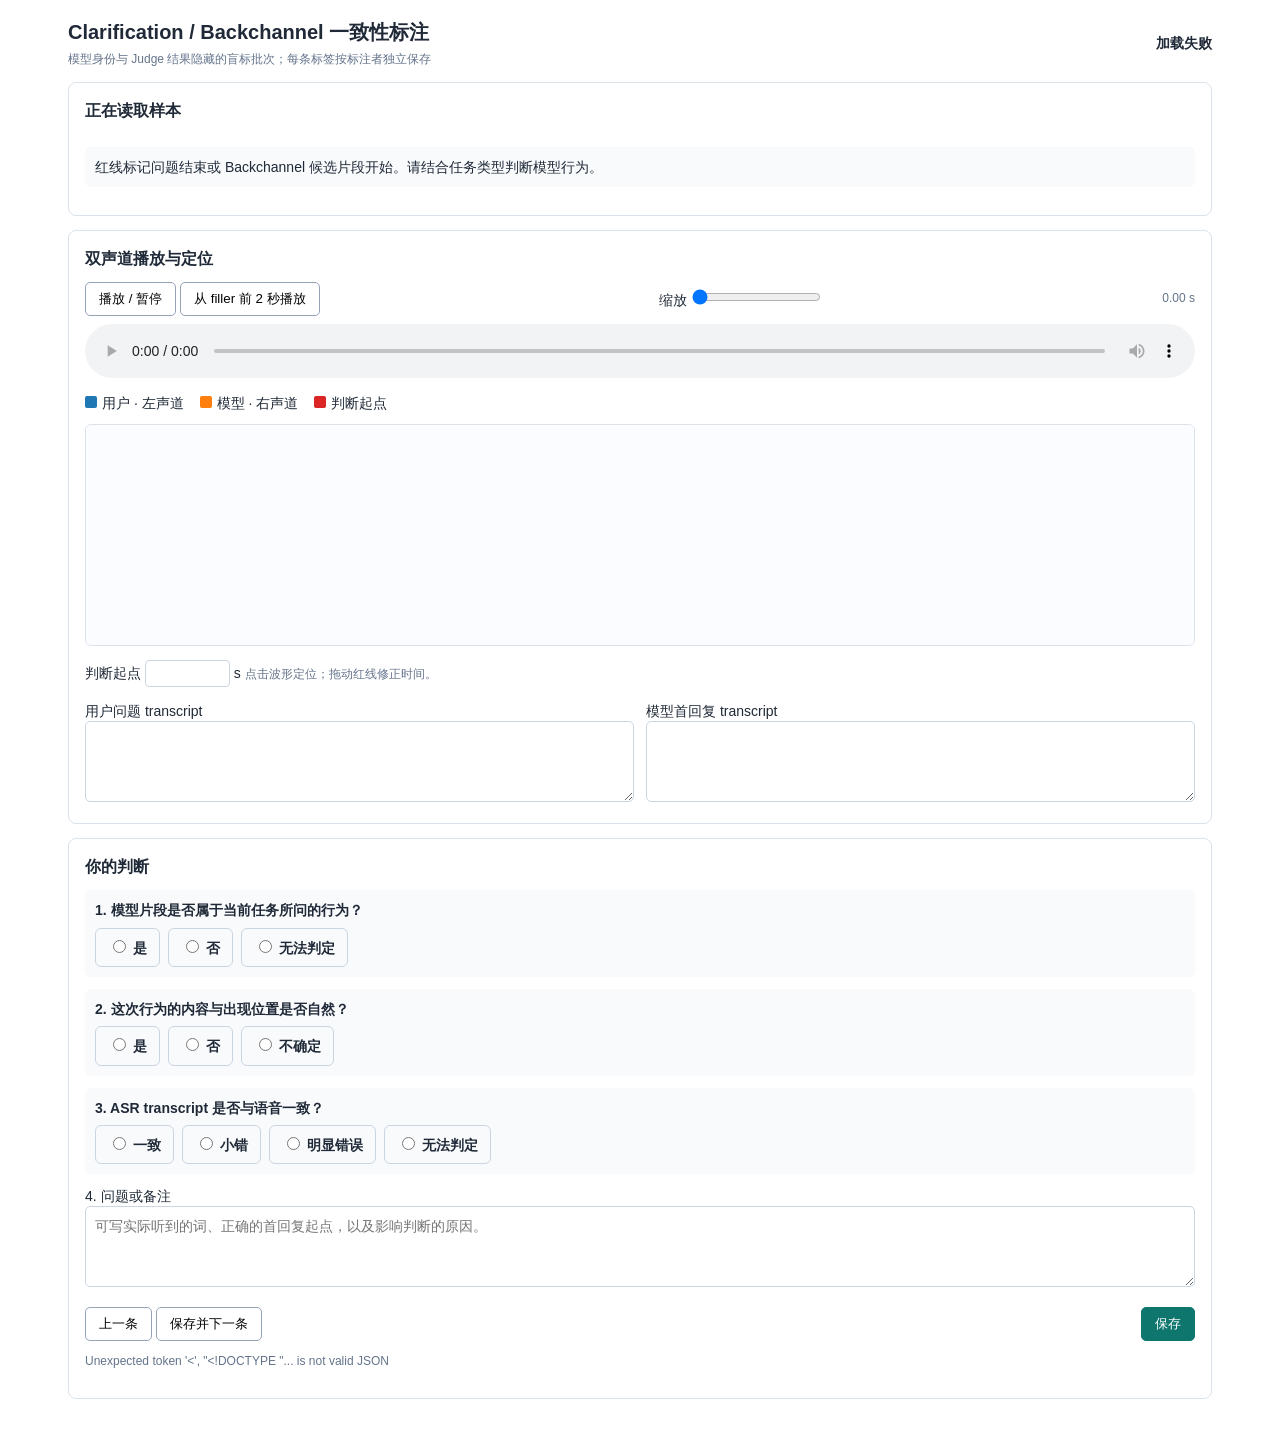
==== lab_conversation_agreement_app/static/index.html @ 9ae14e7d "Add clarification and backchannel agreement annotation" ====
<!doctype html><html lang="zh-CN"><head><meta charset="utf-8"><meta name="viewport" content="width=device-width,initial-scale=1"><title>Clarification / Backchannel 一致性标注</title><style>
:root{--ink:#1f2937;--muted:#64748b;--line:#dbe2ea;--blue:#1f77b4;--orange:#ff7f0e;--red:#dc2626;--accent:#0f766e}*{box-sizing:border-box}body{margin:0;color:var(--ink);font:14px/1.45 Arial,"Microsoft YaHei",sans-serif}main{max-width:1180px;margin:auto;padding:18px}h1{font-size:20px;margin:0 0 4px}h2{font-size:16px;margin:0 0 12px}.muted{color:var(--muted);font-size:12px}.card{border:1px solid var(--line);border-radius:8px;padding:16px;margin:14px 0}.row{display:flex;align-items:center;justify-content:space-between;gap:12px;flex-wrap:wrap}button{background:white;border:1px solid #94a3b8;border-radius:5px;padding:7px 13px;cursor:pointer}button.primary{background:var(--accent);color:white;border-color:var(--accent)}button:disabled{opacity:.5}.wavewrap{overflow-x:auto;border:1px solid var(--line);border-radius:6px;background:#fafcff;margin-top:10px}canvas{display:block;cursor:crosshair;touch-action:none}.legend{display:flex;gap:16px;flex-wrap:wrap;margin:10px 0}.legend b{display:inline-block;width:12px;height:12px;margin-right:5px;border-radius:2px}.transcripts{display:grid;grid-template-columns:1fr 1fr;gap:12px}textarea{width:100%;font:inherit;border:1px solid #cbd5e1;border-radius:5px;padding:9px;resize:vertical}.choices{display:flex;gap:8px;flex-wrap:wrap;margin-top:7px}.choices label{border:1px solid #cbd5e1;border-radius:6px;padding:8px 12px;cursor:pointer;background:#f8fafc;font-weight:bold}.choices label:has(input:checked){background:#eff6ff;border-color:var(--accent);color:var(--accent)}.prompt{padding:10px;background:#f8fafc;border-radius:6px;margin:12px 0}audio{width:100%;margin-top:8px}input[type=number]{width:85px;padding:5px;border:1px solid #cbd5e1;border-radius:4px}@media(max-width:700px){.transcripts{grid-template-columns:1fr}}
</style></head><body><main>
<header class="row"><div><h1>Clarification / Backchannel 一致性标注</h1><div class="muted">模型身份与 Judge 结果隐藏的盲标批次；每条标签按标注者独立保存</div></div><strong id="progress">加载中…</strong></header>
<section class="card"><div class="row"><div><h2 id="caseTitle">正在读取样本</h2><span id="caseMeta" class="muted"></span></div><span id="caseStatus" class="muted"></span></div><p class="prompt">红线标记问题结束或 Backchannel 候选片段开始。请结合任务类型判断模型行为。</p></section>
<section class="card"><h2>双声道播放与定位</h2><div class="row"><div><button id="play" type="button">播放 / 暂停</button> <button id="replay" type="button">从 filler 前 2 秒播放</button></div><label>缩放 <input id="zoom" type="range" min="1" max="3" step="0.1" value="1"></label><span id="clock" class="muted">0.00 s</span></div><audio id="audio" controls preload="metadata"></audio><div class="legend"><span><b style="background:var(--blue)"></b>用户 · 左声道</span><span><b style="background:var(--orange)"></b>模型 · 右声道</span><span><b style="background:var(--red)"></b>判断起点</span></div><div class="wavewrap"><canvas id="wave" width="1120" height="220"></canvas></div><p><label>判断起点 <input id="filler" type="number" min="0" step="0.01"> s</label> <span class="muted">点击波形定位；拖动红线修正时间。</span></p><div class="transcripts"><label>用户问题 transcript<textarea id="userText" rows="3"></textarea></label><label>模型首回复 transcript<textarea id="modelText" rows="3"></textarea></label></div></section>
<section class="card"><h2>你的判断</h2><div class="prompt"><strong>1. 模型片段是否属于当前任务所问的行为？</strong><div class="choices"><label><input type="radio" name="tc" value="yes"> 是</label><label><input type="radio" name="tc" value="no"> 否</label><label><input type="radio" name="tc" value="uncertain"> 无法判定</label></div></div><div class="prompt"><strong>2. 这次行为的内容与出现位置是否自然？</strong><div class="choices"><label><input type="radio" name="natural" value="yes"> 是</label><label><input type="radio" name="natural" value="no"> 否</label><label><input type="radio" name="natural" value="uncertain"> 不确定</label></div></div><div class="prompt"><strong>3. ASR transcript 是否与语音一致？</strong><div class="choices"><label><input type="radio" name="asr" value="match"> 一致</label><label><input type="radio" name="asr" value="minor"> 小错</label><label><input type="radio" name="asr" value="material"> 明显错误</label><label><input type="radio" name="asr" value="uncertain"> 无法判定</label></div></div><label>4. 问题或备注<textarea id="note" rows="3" placeholder="可写实际听到的词、正确的首回复起点，以及影响判断的原因。"></textarea></label><div class="row" style="margin-top:14px"><div><button id="prev" type="button">上一条</button> <button id="next" type="button">保存并下一条</button></div><button id="save" class="primary" type="button">保存</button></div><p id="saveStatus" class="muted">每条标签单独保存。未点击保存或“保存并下一条”前，不会提交。</p></section>
</main><script>
const params=new URLSearchParams(location.search),annotator=params.get('annotator')||'',api=path=>`${path}?annotator=${encodeURIComponent(annotator)}`;
const q=id=>document.getElementById(id),audio=q('audio'),canvas=q('wave'),ctx=canvas.getContext('2d');let batch=[],index=0,channels=null,duration=1,dragMode=null,dirty=false,pendingSeek=null;
const checked=name=>document.querySelector(`input[name="${name}"]:checked`)?.value||null;
function current(){return batch[index]}
function draw(){const w=1120*(+q('zoom').value),h=220;canvas.width=w;canvas.height=h;ctx.fillStyle='#fafcff';ctx.fillRect(0,0,w,h);ctx.strokeStyle='#dbe2ea';ctx.beginPath();ctx.moveTo(0,110);ctx.lineTo(w,110);ctx.stroke();for(let c=0;c<2;c++){const data=channels?.[c],mid=c?165:55;ctx.fillStyle=c?'#ff7f0e':'#1f77b4';for(let x=0;x<w;x+=2){let amp=0;if(data){const a=Math.floor(x/w*data.length),b=Math.min(data.length,Math.floor((x+2)/w*data.length)+1),step=Math.max(1,Math.floor((b-a)/16));for(let i=a;i<b;i+=step)amp=Math.max(amp,Math.abs(data[i]))}const bar=Math.max(1,amp*38);ctx.fillRect(x,mid-bar,1.4,bar*2)}}const red=(+q('filler').value/duration)*w,play=(audio.currentTime/duration)*w;ctx.fillStyle='#dc2626';ctx.fillRect(red-2,0,4,h);ctx.fillText('anchor',Math.min(red+7,w-70),17);ctx.fillStyle='#0f766e';ctx.fillRect(play,0,2,h);ctx.fillStyle='#64748b';for(let t=0;t<=duration;t+=Math.max(2,Math.ceil(duration/10))){ctx.fillText(`${t}s`,t/duration*w+3,h-5)}}
function label(){return {key:current().key,task_type:current().task_type,turn_completion:checked('tc'),natural_completion:checked('natural'),asr_quality:checked('asr'),filler_end_s:+q('filler').value,user_transcript:q('userText').value,model_transcript:q('modelText').value,note:q('note').value}}
async function save(){if(!checked('tc')||!checked('natural')||!checked('asr')){q('saveStatus').textContent='请完成三项判断。';return false}try{const r=await fetch(api(`/api/label/${current().key}`),{method:'POST',headers:{'Content-Type':'application/json'},body:JSON.stringify(label())}),v=await r.json();if(!r.ok||!v.saved)throw Error(v.error||'save_failed');dirty=false;q('saveStatus').textContent='已保存到服务器';q('caseStatus').textContent='已保存';return true}catch(e){q('saveStatus').textContent=`保存失败：${e.message}`;return false}}
async function show(i){index=i;const c=current();audio.pause();audio.src=api(c.audio);audio.load();channels=null;duration=1;q('progress').textContent=`${i+1} / ${batch.length}`;q('caseTitle').textContent=`样本 ${i+1}`;q('caseMeta').textContent=c.task_type==='clarification'?'Clarification：判断首次回复是否请求澄清':'Backchannel：判断红线处模型片段是否为回应信号';q('filler').value=c.anchor_s;q('userText').value=c.user_transcript;q('modelText').value=c.model_transcript;q('note').value='';document.querySelectorAll('input[type=radio]').forEach(el=>el.checked=false);q('caseStatus').textContent='未标注';q('saveStatus').textContent='每条标签单独保存。';q('prev').disabled=i===0;q('next').disabled=i===batch.length-1;draw();try{const r=await fetch(api(`/api/label/${c.key}`));if(r.ok){const d=await r.json();if(index!==i)return;q('filler').value=d.filler_end_s??c.anchor_s;q('userText').value=d.user_transcript??c.user_transcript;q('modelText').value=d.model_transcript??c.model_transcript;q('note').value=d.note??'';for(const [name,value] of [['tc',d.turn_completion],['natural',d.natural_completion],['asr',d.asr_quality]])if(value)document.querySelector(`input[name="${name}"][value="${value}"]`).checked=true;q('caseStatus').textContent='已保存';q('saveStatus').textContent='已恢复这条标签。';draw()}}catch{}fetch(api(c.audio)).then(r=>r.arrayBuffer()).then(b=>new(window.AudioContext||window.webkitAudioContext)().decodeAudioData(b)).then(buffer=>{if(index!==i)return;duration=buffer.duration;channels=[buffer.getChannelData(0),buffer.getChannelData(1)];draw()}).catch(()=>{q('saveStatus').textContent+=' 波形载入失败；仍可用音频播放器。'});dirty=false}
q('save').onclick=save;q('next').onclick=async()=>{if(await save())show(index+1)};q('prev').onclick=()=>{if(dirty&&!confirm('当前修改未保存，仍要返回上一条吗？'))return;show(index-1)};q('play').onclick=()=>audio.paused?audio.play():audio.pause();q('replay').onclick=()=>{audio.currentTime=Math.max(0,+q('filler').value-2);audio.play()};q('zoom').oninput=draw;audio.ontimeupdate=()=>{q('clock').textContent=`${audio.currentTime.toFixed(2)} / ${duration.toFixed(2)} s`;draw()};document.querySelectorAll('input,textarea').forEach(el=>{el.addEventListener('input',()=>dirty=true);el.addEventListener('change',()=>dirty=true)});
function waveTime(e){const rect=canvas.getBoundingClientRect();return Math.max(0,Math.min(duration,(e.clientX-rect.left)/rect.width*duration))}
function seekWave(e){const time=waveTime(e);if(audio.readyState>=1)audio.currentTime=time;else pendingSeek=time;q('clock').textContent=`${time.toFixed(2)} / ${duration.toFixed(2)} s`;draw()}
audio.addEventListener('loadedmetadata',()=>{if(Number.isFinite(audio.duration)&&audio.duration>0)duration=audio.duration;if(pendingSeek!==null){audio.currentTime=pendingSeek;pendingSeek=null}draw()});
canvas.onpointerdown=e=>{const rect=canvas.getBoundingClientRect(),x=(e.clientX-rect.left)/rect.width*canvas.width,red=+q('filler').value/duration*canvas.width;dragMode=Math.abs(x-red)<16?'filler':'seek';canvas.setPointerCapture(e.pointerId);if(dragMode==='seek')seekWave(e);draw()};
canvas.onpointermove=e=>{if(!dragMode)return;if(dragMode==='filler'){q('filler').value=waveTime(e).toFixed(2);dirty=true;draw()}else seekWave(e)};
canvas.onpointerup=()=>dragMode=null;canvas.onpointercancel=()=>dragMode=null;
Promise.all([fetch(api('/api/tasks')).then(r=>r.json()),fetch(api('/api/progress')).then(r=>r.json())]).then(([d,p])=>{batch=d.cases;if(!batch.length)throw Error('批次为空');const saved=new Set(p.saved_keys||[]);const first=batch.findIndex(c=>!saved.has(c.key));const requested=Number(new URLSearchParams(location.search).get('case'));const target=Number.isInteger(requested)&&requested>=1&&requested<=batch.length?requested-1:(first<0?batch.length-1:first);show(target);q('saveStatus').textContent=`已恢复你的进度：${p.saved_count}/${p.total} 条已保存。`}).catch(e=>{q('progress').textContent='加载失败';q('saveStatus').textContent=e.message});
</script></body></html>
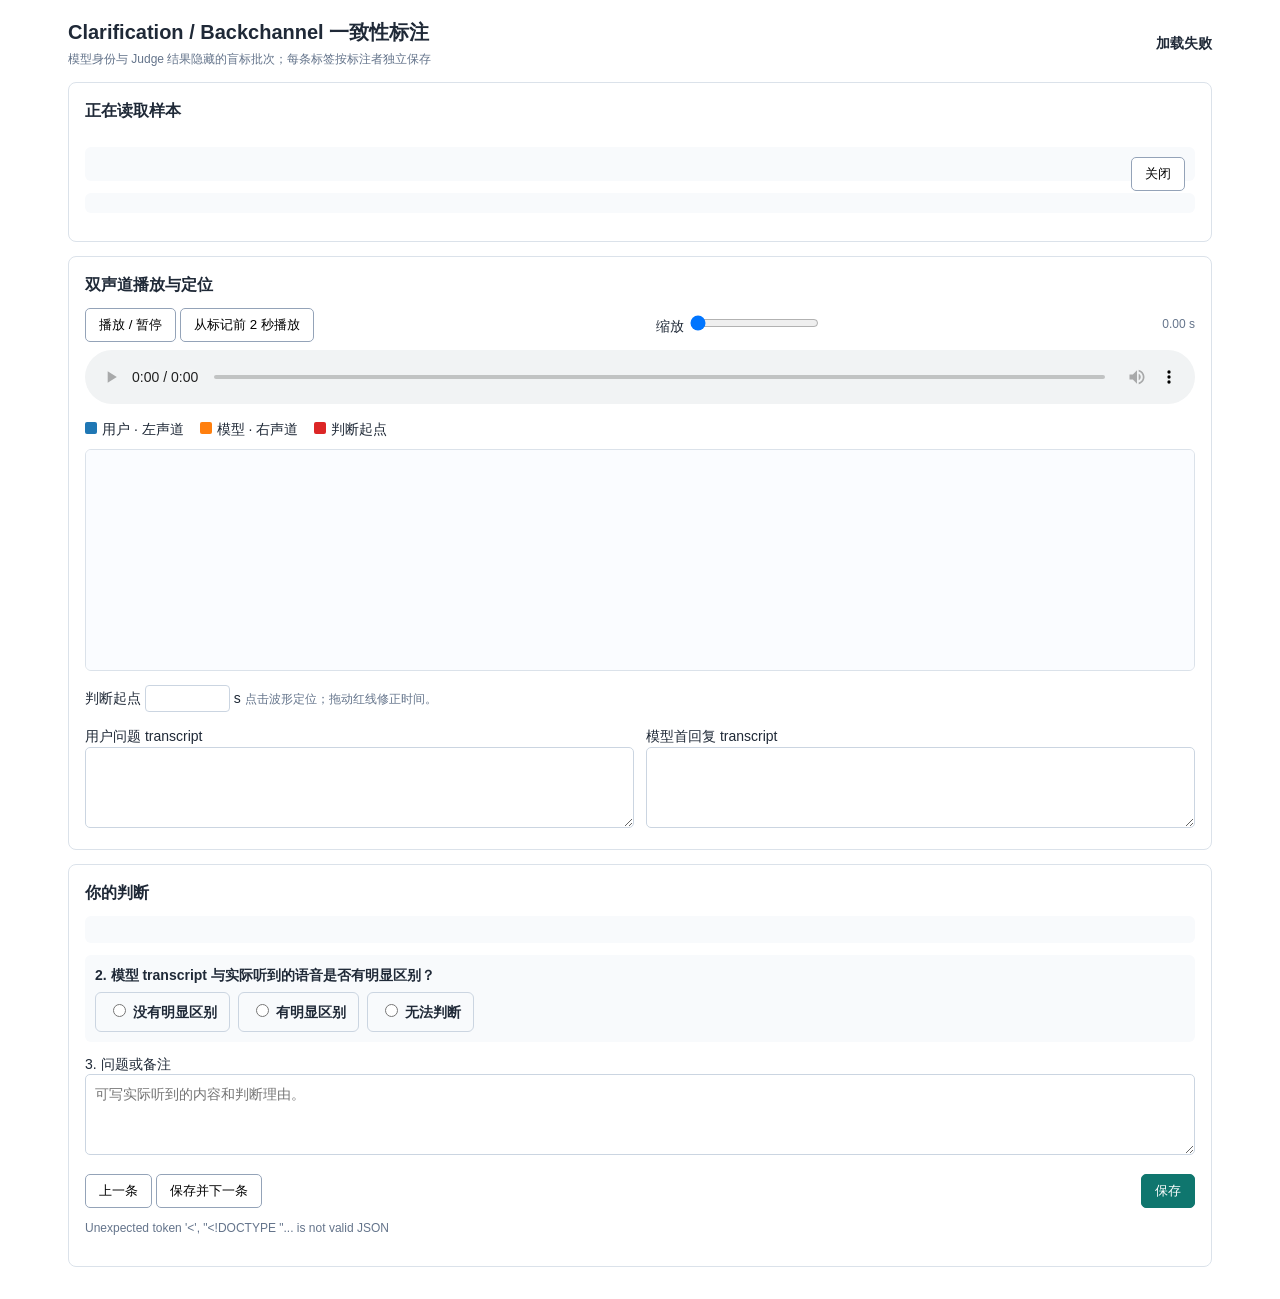
==== commit e9135e66: "Refine clarification and backchannel review" ====
--- a/lab_conversation_agreement_app/static/index.html
+++ b/lab_conversation_agreement_app/static/index.html
@@ -2,19 +2,19 @@
 :root{--ink:#1f2937;--muted:#64748b;--line:#dbe2ea;--blue:#1f77b4;--orange:#ff7f0e;--red:#dc2626;--accent:#0f766e}*{box-sizing:border-box}body{margin:0;color:var(--ink);font:14px/1.45 Arial,"Microsoft YaHei",sans-serif}main{max-width:1180px;margin:auto;padding:18px}h1{font-size:20px;margin:0 0 4px}h2{font-size:16px;margin:0 0 12px}.muted{color:var(--muted);font-size:12px}.card{border:1px solid var(--line);border-radius:8px;padding:16px;margin:14px 0}.row{display:flex;align-items:center;justify-content:space-between;gap:12px;flex-wrap:wrap}button{background:white;border:1px solid #94a3b8;border-radius:5px;padding:7px 13px;cursor:pointer}button.primary{background:var(--accent);color:white;border-color:var(--accent)}button:disabled{opacity:.5}.wavewrap{overflow-x:auto;border:1px solid var(--line);border-radius:6px;background:#fafcff;margin-top:10px}canvas{display:block;cursor:crosshair;touch-action:none}.legend{display:flex;gap:16px;flex-wrap:wrap;margin:10px 0}.legend b{display:inline-block;width:12px;height:12px;margin-right:5px;border-radius:2px}.transcripts{display:grid;grid-template-columns:1fr 1fr;gap:12px}textarea{width:100%;font:inherit;border:1px solid #cbd5e1;border-radius:5px;padding:9px;resize:vertical}.choices{display:flex;gap:8px;flex-wrap:wrap;margin-top:7px}.choices label{border:1px solid #cbd5e1;border-radius:6px;padding:8px 12px;cursor:pointer;background:#f8fafc;font-weight:bold}.choices label:has(input:checked){background:#eff6ff;border-color:var(--accent);color:var(--accent)}.prompt{padding:10px;background:#f8fafc;border-radius:6px;margin:12px 0}audio{width:100%;margin-top:8px}input[type=number]{width:85px;padding:5px;border:1px solid #cbd5e1;border-radius:4px}@media(max-width:700px){.transcripts{grid-template-columns:1fr}}
 </style></head><body><main>
 <header class="row"><div><h1>Clarification / Backchannel 一致性标注</h1><div class="muted">模型身份与 Judge 结果隐藏的盲标批次；每条标签按标注者独立保存</div></div><strong id="progress">加载中…</strong></header>
-<section class="card"><div class="row"><div><h2 id="caseTitle">正在读取样本</h2><span id="caseMeta" class="muted"></span></div><span id="caseStatus" class="muted"></span></div><p class="prompt">红线标记问题结束或 Backchannel 候选片段开始。请结合任务类型判断模型行为。</p></section>
-<section class="card"><h2>双声道播放与定位</h2><div class="row"><div><button id="play" type="button">播放 / 暂停</button> <button id="replay" type="button">从 filler 前 2 秒播放</button></div><label>缩放 <input id="zoom" type="range" min="1" max="3" step="0.1" value="1"></label><span id="clock" class="muted">0.00 s</span></div><audio id="audio" controls preload="metadata"></audio><div class="legend"><span><b style="background:var(--blue)"></b>用户 · 左声道</span><span><b style="background:var(--orange)"></b>模型 · 右声道</span><span><b style="background:var(--red)"></b>判断起点</span></div><div class="wavewrap"><canvas id="wave" width="1120" height="220"></canvas></div><p><label>判断起点 <input id="filler" type="number" min="0" step="0.01"> s</label> <span class="muted">点击波形定位；拖动红线修正时间。</span></p><div class="transcripts"><label>用户问题 transcript<textarea id="userText" rows="3"></textarea></label><label>模型首回复 transcript<textarea id="modelText" rows="3"></textarea></label></div></section>
-<section class="card"><h2>你的判断</h2><div class="prompt"><strong>1. 模型片段是否属于当前任务所问的行为？</strong><div class="choices"><label><input type="radio" name="tc" value="yes"> 是</label><label><input type="radio" name="tc" value="no"> 否</label><label><input type="radio" name="tc" value="uncertain"> 无法判定</label></div></div><div class="prompt"><strong>2. 这次行为的内容与出现位置是否自然？</strong><div class="choices"><label><input type="radio" name="natural" value="yes"> 是</label><label><input type="radio" name="natural" value="no"> 否</label><label><input type="radio" name="natural" value="uncertain"> 不确定</label></div></div><div class="prompt"><strong>3. ASR transcript 是否与语音一致？</strong><div class="choices"><label><input type="radio" name="asr" value="match"> 一致</label><label><input type="radio" name="asr" value="minor"> 小错</label><label><input type="radio" name="asr" value="material"> 明显错误</label><label><input type="radio" name="asr" value="uncertain"> 无法判定</label></div></div><label>4. 问题或备注<textarea id="note" rows="3" placeholder="可写实际听到的词、正确的首回复起点，以及影响判断的原因。"></textarea></label><div class="row" style="margin-top:14px"><div><button id="prev" type="button">上一条</button> <button id="next" type="button">保存并下一条</button></div><button id="save" class="primary" type="button">保存</button></div><p id="saveStatus" class="muted">每条标签单独保存。未点击保存或“保存并下一条”前，不会提交。</p></section>
+<section class="card"><div class="row"><div><h2 id="caseTitle">正在读取样本</h2><span id="caseMeta" class="muted"></span></div><span id="caseStatus" class="muted"></span></div><div id="definition" class="prompt"><button id="closeDefinition" type="button" style="float:right">关闭</button><strong id="definitionTitle"></strong><p id="definitionText"></p></div><p id="instruction" class="prompt"></p></section>
+<section class="card"><h2>双声道播放与定位</h2><div class="row"><div><button id="play" type="button">播放 / 暂停</button> <button id="replay" type="button">从标记前 2 秒播放</button></div><label>缩放 <input id="zoom" type="range" min="1" max="3" step="0.1" value="1"></label><span id="clock" class="muted">0.00 s</span></div><audio id="audio" controls preload="metadata"></audio><div class="legend"><span><b style="background:var(--blue)"></b>用户 · 左声道</span><span><b style="background:var(--orange)"></b>模型 · 右声道</span><span><b style="background:var(--red)"></b>判断起点</span></div><div class="wavewrap"><canvas id="wave" width="1120" height="220"></canvas></div><p><label>判断起点 <input id="filler" type="number" min="0" step="0.01"> s</label> <span class="muted">点击波形定位；拖动红线修正时间。</span></p><div class="transcripts"><label>用户问题 transcript<textarea id="userText" rows="3"></textarea></label><label>模型首回复 transcript<textarea id="modelText" rows="3"></textarea></label></div></section>
+<section class="card"><h2>你的判断</h2><div class="prompt"><strong id="behaviorQuestion"></strong><div id="behaviorChoices" class="choices"></div></div><div class="prompt"><strong>2. 模型 transcript 与实际听到的语音是否有明显区别？</strong><div class="choices"><label><input type="radio" name="asr" value="match"> 没有明显区别</label><label><input type="radio" name="asr" value="material"> 有明显区别</label><label><input type="radio" name="asr" value="uncertain"> 无法判断</label></div></div><label>3. 问题或备注<textarea id="note" rows="3" placeholder="可写实际听到的内容和判断理由。"></textarea></label><div class="row" style="margin-top:14px"><div><button id="prev" type="button">上一条</button> <button id="next" type="button">保存并下一条</button></div><button id="save" class="primary" type="button">保存</button></div><p id="saveStatus" class="muted">每条标签单独保存。</p></section>
 </main><script>
 const params=new URLSearchParams(location.search),annotator=params.get('annotator')||'',api=path=>`${path}?annotator=${encodeURIComponent(annotator)}`;
 const q=id=>document.getElementById(id),audio=q('audio'),canvas=q('wave'),ctx=canvas.getContext('2d');let batch=[],index=0,channels=null,duration=1,dragMode=null,dirty=false,pendingSeek=null;
 const checked=name=>document.querySelector(`input[name="${name}"]:checked`)?.value||null;
 function current(){return batch[index]}
 function draw(){const w=1120*(+q('zoom').value),h=220;canvas.width=w;canvas.height=h;ctx.fillStyle='#fafcff';ctx.fillRect(0,0,w,h);ctx.strokeStyle='#dbe2ea';ctx.beginPath();ctx.moveTo(0,110);ctx.lineTo(w,110);ctx.stroke();for(let c=0;c<2;c++){const data=channels?.[c],mid=c?165:55;ctx.fillStyle=c?'#ff7f0e':'#1f77b4';for(let x=0;x<w;x+=2){let amp=0;if(data){const a=Math.floor(x/w*data.length),b=Math.min(data.length,Math.floor((x+2)/w*data.length)+1),step=Math.max(1,Math.floor((b-a)/16));for(let i=a;i<b;i+=step)amp=Math.max(amp,Math.abs(data[i]))}const bar=Math.max(1,amp*38);ctx.fillRect(x,mid-bar,1.4,bar*2)}}const red=(+q('filler').value/duration)*w,play=(audio.currentTime/duration)*w;ctx.fillStyle='#dc2626';ctx.fillRect(red-2,0,4,h);ctx.fillText('anchor',Math.min(red+7,w-70),17);ctx.fillStyle='#0f766e';ctx.fillRect(play,0,2,h);ctx.fillStyle='#64748b';for(let t=0;t<=duration;t+=Math.max(2,Math.ceil(duration/10))){ctx.fillText(`${t}s`,t/duration*w+3,h-5)}}
-function label(){return {key:current().key,task_type:current().task_type,turn_completion:checked('tc'),natural_completion:checked('natural'),asr_quality:checked('asr'),filler_end_s:+q('filler').value,user_transcript:q('userText').value,model_transcript:q('modelText').value,note:q('note').value}}
-async function save(){if(!checked('tc')||!checked('natural')||!checked('asr')){q('saveStatus').textContent='请完成三项判断。';return false}try{const r=await fetch(api(`/api/label/${current().key}`),{method:'POST',headers:{'Content-Type':'application/json'},body:JSON.stringify(label())}),v=await r.json();if(!r.ok||!v.saved)throw Error(v.error||'save_failed');dirty=false;q('saveStatus').textContent='已保存到服务器';q('caseStatus').textContent='已保存';return true}catch(e){q('saveStatus').textContent=`保存失败：${e.message}`;return false}}
-async function show(i){index=i;const c=current();audio.pause();audio.src=api(c.audio);audio.load();channels=null;duration=1;q('progress').textContent=`${i+1} / ${batch.length}`;q('caseTitle').textContent=`样本 ${i+1}`;q('caseMeta').textContent=c.task_type==='clarification'?'Clarification：判断首次回复是否请求澄清':'Backchannel：判断红线处模型片段是否为回应信号';q('filler').value=c.anchor_s;q('userText').value=c.user_transcript;q('modelText').value=c.model_transcript;q('note').value='';document.querySelectorAll('input[type=radio]').forEach(el=>el.checked=false);q('caseStatus').textContent='未标注';q('saveStatus').textContent='每条标签单独保存。';q('prev').disabled=i===0;q('next').disabled=i===batch.length-1;draw();try{const r=await fetch(api(`/api/label/${c.key}`));if(r.ok){const d=await r.json();if(index!==i)return;q('filler').value=d.filler_end_s??c.anchor_s;q('userText').value=d.user_transcript??c.user_transcript;q('modelText').value=d.model_transcript??c.model_transcript;q('note').value=d.note??'';for(const [name,value] of [['tc',d.turn_completion],['natural',d.natural_completion],['asr',d.asr_quality]])if(value)document.querySelector(`input[name="${name}"][value="${value}"]`).checked=true;q('caseStatus').textContent='已保存';q('saveStatus').textContent='已恢复这条标签。';draw()}}catch{}fetch(api(c.audio)).then(r=>r.arrayBuffer()).then(b=>new(window.AudioContext||window.webkitAudioContext)().decodeAudioData(b)).then(buffer=>{if(index!==i)return;duration=buffer.duration;channels=[buffer.getChannelData(0),buffer.getChannelData(1)];draw()}).catch(()=>{q('saveStatus').textContent+=' 波形载入失败；仍可用音频播放器。'});dirty=false}
-q('save').onclick=save;q('next').onclick=async()=>{if(await save())show(index+1)};q('prev').onclick=()=>{if(dirty&&!confirm('当前修改未保存，仍要返回上一条吗？'))return;show(index-1)};q('play').onclick=()=>audio.paused?audio.play():audio.pause();q('replay').onclick=()=>{audio.currentTime=Math.max(0,+q('filler').value-2);audio.play()};q('zoom').oninput=draw;audio.ontimeupdate=()=>{q('clock').textContent=`${audio.currentTime.toFixed(2)} / ${duration.toFixed(2)} s`;draw()};document.querySelectorAll('input,textarea').forEach(el=>{el.addEventListener('input',()=>dirty=true);el.addEventListener('change',()=>dirty=true)});
+function label(){return {key:current().key,task_type:current().task_type,behavior_label:checked('behavior'),asr_quality:checked('asr'),user_transcript:q('userText').value,model_transcript:q('modelText').value,note:q('note').value}}
+async function save(){if(!checked('behavior')||!checked('asr')){q('saveStatus').textContent='请完成行为判断和 transcript 判断。';return false}try{const r=await fetch(api(`/api/label/${current().key}`),{method:'POST',headers:{'Content-Type':'application/json'},body:JSON.stringify(label())}),v=await r.json();if(!r.ok||!v.saved)throw Error(v.error||'save_failed');dirty=false;q('saveStatus').textContent='已保存到服务器';q('caseStatus').textContent='已保存';return true}catch(e){q('saveStatus').textContent=`保存失败：${e.message}`;return false}}
+async function show(i){index=i;const c=current(),clar=c.task_type==='clarification';audio.pause();audio.src=api(c.audio);audio.load();channels=null;duration=1;q('progress').textContent=`${i+1} / ${batch.length}`;q('caseTitle').textContent=`样本 ${i+1}`;q('caseMeta').textContent=clar?'Clarification':'Backchannel';q('definition').style.display='block';q('definitionTitle').textContent=clar?'Clarification 定义':'Backchannel 定义';q('definitionText').textContent=clar?'当说话者没有完全理解，或不确定前一位说话者说了什么、表达了什么意思时，所提出的请求。':'D1. 直接回应另一方话语的内容；D2. 是可选的；D3. 不要求另一方作出确认或回应。三个条件全部满足才是附和。';q('instruction').textContent=clar?'请听完整用户问题和模型回复。':'请结合 Judge 使用的同一段用户 context，判断红线处的模型片段。';q('behaviorQuestion').textContent=clar?'1. 模型回复属于哪种行为？':'1. 模型片段是不是 Backchannel（附和）？';q('behaviorChoices').innerHTML=clar?'<label><input type="radio" name="behavior" value="clarification"> 做澄清</label><label><input type="radio" name="behavior" value="answer"> 回答问题</label><label><input type="radio" name="behavior" value="other"> 其他行为</label>':'<label><input type="radio" name="behavior" value="yes"> 是</label><label><input type="radio" name="behavior" value="no"> 否</label><label><input type="radio" name="behavior" value="uncertain"> 无法判断</label>';q('filler').value=c.anchor_s;q('userText').value=c.user_transcript;q('modelText').value=c.model_transcript;q('note').value='';document.querySelectorAll('input[type=radio]').forEach(el=>el.checked=false);q('caseStatus').textContent='未标注';q('saveStatus').textContent='每条标签单独保存。';q('prev').disabled=i===0;q('next').disabled=i===batch.length-1;draw();try{const r=await fetch(api(`/api/label/${c.key}`));if(r.ok){const d=await r.json();if(index!==i)return;q('filler').value=d.filler_end_s??c.anchor_s;q('userText').value=d.user_transcript??c.user_transcript;q('modelText').value=d.model_transcript??c.model_transcript;q('note').value=d.note??'';for(const [name,value] of [['behavior',d.behavior_label],['asr',d.asr_quality]])if(value)document.querySelector(`input[name="${name}"][value="${value}"]`).checked=true;q('caseStatus').textContent='已保存';q('saveStatus').textContent='已恢复这条标签。';draw()}}catch{}fetch(api(c.audio)).then(r=>r.arrayBuffer()).then(b=>new(window.AudioContext||window.webkitAudioContext)().decodeAudioData(b)).then(buffer=>{if(index!==i)return;duration=buffer.duration;channels=[buffer.getChannelData(0),buffer.getChannelData(1)];draw()}).catch(()=>{q('saveStatus').textContent+=' 波形载入失败；仍可用音频播放器。'});dirty=false}
+q('closeDefinition').onclick=()=>q('definition').style.display='none';q('save').onclick=save;q('next').onclick=async()=>{if(await save())show(index+1)};q('prev').onclick=()=>{if(dirty&&!confirm('当前修改未保存，仍要返回上一条吗？'))return;show(index-1)};q('play').onclick=()=>audio.paused?audio.play():audio.pause();q('replay').onclick=()=>{audio.currentTime=Math.max(0,+q('filler').value-2);audio.play()};q('zoom').oninput=draw;audio.ontimeupdate=()=>{q('clock').textContent=`${audio.currentTime.toFixed(2)} / ${duration.toFixed(2)} s`;draw()};document.querySelectorAll('input,textarea').forEach(el=>{el.addEventListener('input',()=>dirty=true);el.addEventListener('change',()=>dirty=true)});
 function waveTime(e){const rect=canvas.getBoundingClientRect();return Math.max(0,Math.min(duration,(e.clientX-rect.left)/rect.width*duration))}
 function seekWave(e){const time=waveTime(e);if(audio.readyState>=1)audio.currentTime=time;else pendingSeek=time;q('clock').textContent=`${time.toFixed(2)} / ${duration.toFixed(2)} s`;draw()}
 audio.addEventListener('loadedmetadata',()=>{if(Number.isFinite(audio.duration)&&audio.duration>0)duration=audio.duration;if(pendingSeek!==null){audio.currentTime=pendingSeek;pendingSeek=null}draw()});
